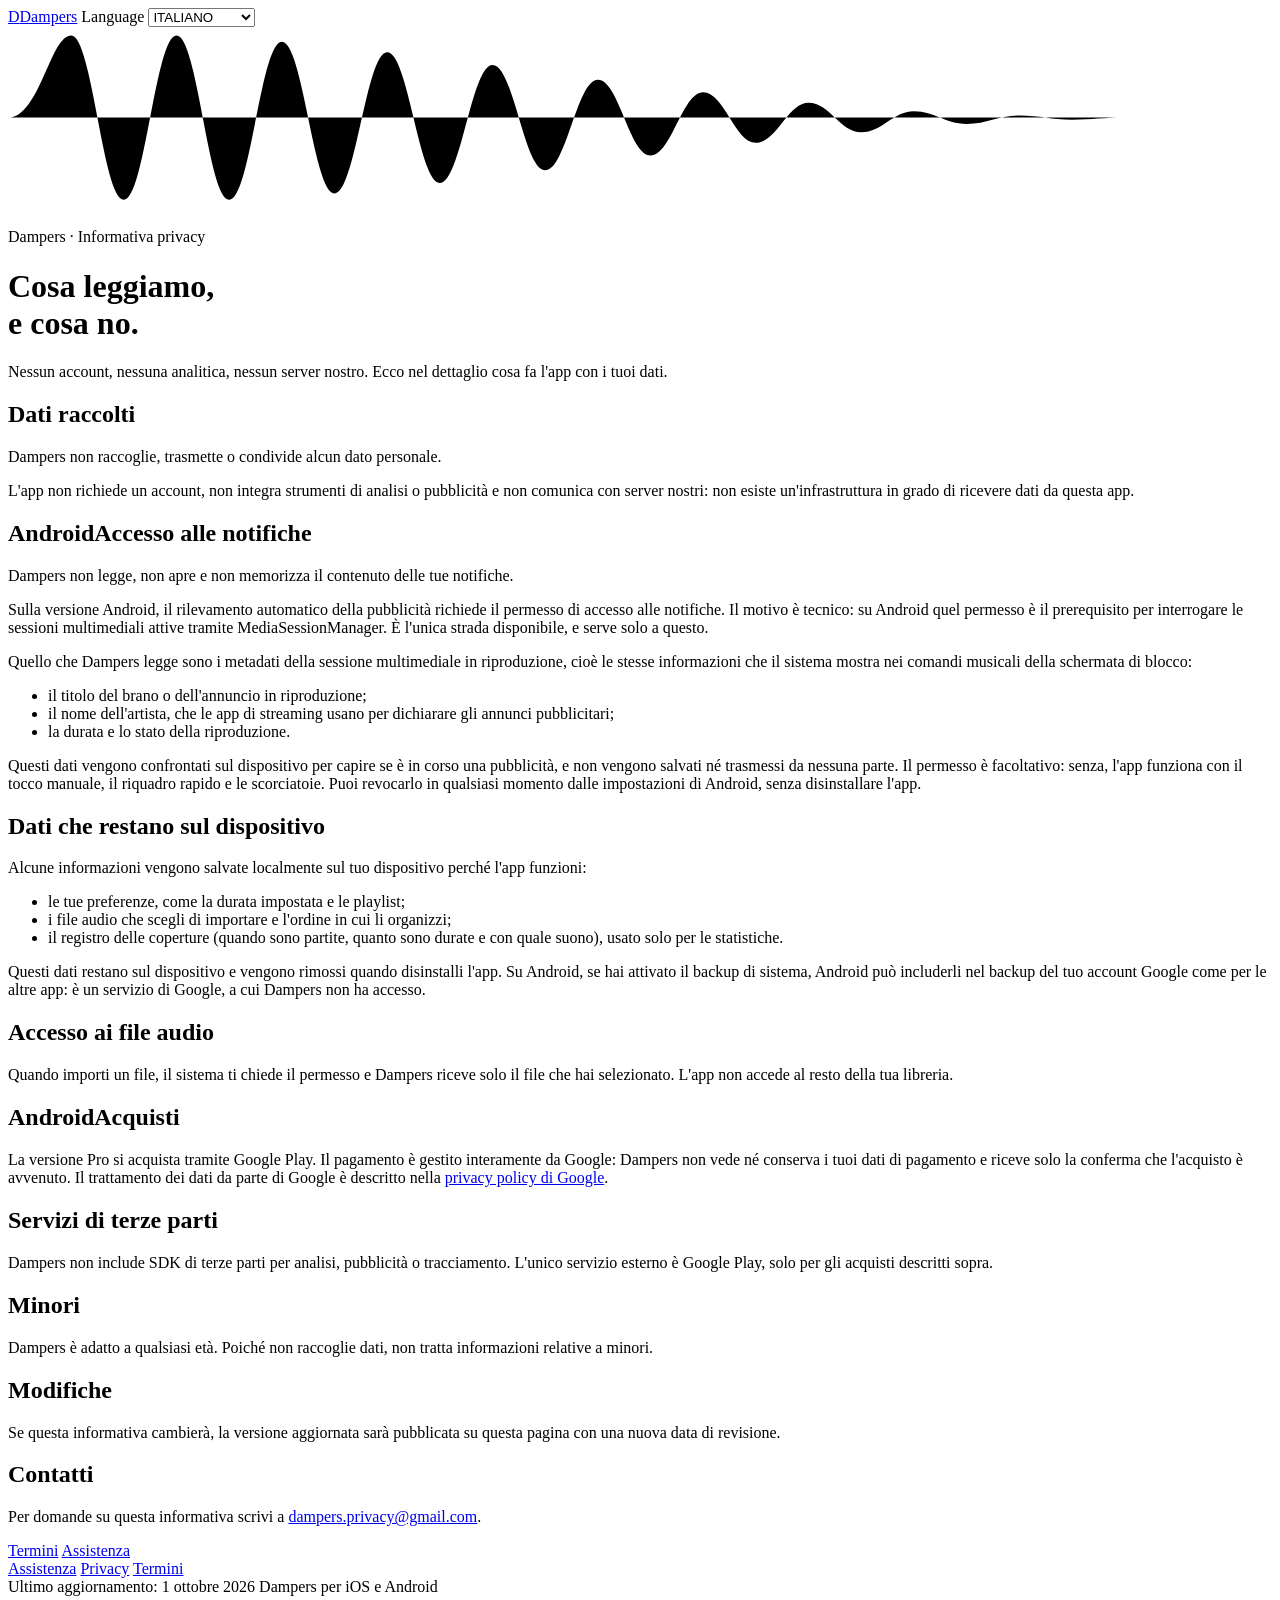
==== privacy.html @ 7f5b2141 "Create privacy.html" ====
<!DOCTYPE html>
<html lang="it">
<head>
<meta charset="utf-8">
<meta name="viewport" content="width=device-width, initial-scale=1">
<meta name="theme-color" content="#0A0B09">
<title>Privacy · Dampers</title>
<meta name="description" content="Informativa privacy di Dampers. Nessun dato personale raccolto.">

<link rel="preconnect" href="https://fonts.googleapis.com">
<link rel="preconnect" href="https://fonts.gstatic.com" crossorigin>
<link href="https://fonts.googleapis.com/css2?family=Archivo:ital,wdth,wght@0,90,400;0,90,600;0,90,700;0,90,800;0,90,900;1,90,900&family=DM+Mono:wght@400;500&display=swap" rel="stylesheet">
<link rel="stylesheet" href="site.css">
</head>

<body>

<div class="wrap">

  <div class="top">
    <a class="brand" href="./"><span class="brand-mark" aria-hidden="true">D</span>Dampers</a>
    <label for="languageSelect" class="visually-hidden">Language</label>
    <select id="languageSelect" class="language-select">
      <option value="it">ITALIANO</option>
      <option value="en">ENGLISH</option>
      <option value="de">DEUTSCH</option>
      <option value="fr">FRANÇAIS</option>
      <option value="es">ESPAÑOL</option>
      <option value="pt">PORTUGUÊS</option>
    </select>
  </div>

  <header>
    <svg class="mark" viewBox="0 0 600 86" aria-hidden="true" preserveAspectRatio="none">
      <path d="M0,43 C15,43 20,4 30,4 C40,4 45,82 55,82 C65,82 70,4 80,4 C90,4 95,82 105,82
               C115,82 120,7 130,7 C140,7 145,79 155,79 C165,79 170,12 180,12
               C190,12 195,74 205,74 C215,74 220,18 230,18 C240,18 245,68 255,68
               C265,68 270,25 280,25 C290,25 295,61 305,61 C315,61 320,31 330,31
               C340,31 345,55 355,55 C365,55 370,36 380,36 C390,36 395,50 405,50
               C415,50 420,40 430,40 C440,40 445,46 455,46 C465,46 470,42 480,42
               C490,42 495,44 505,44 C515,44 520,43 530,43 L600,43"/>
    </svg>

    <p class="eyebrow" data-i18n="eyebrow">Dampers · Informativa privacy</p>
    <h1 data-i18n="title">Cosa leggiamo,<br>e cosa no.</h1>
    <p class="lede" data-i18n="lede">Nessun account, nessuna analitica, nessun server nostro. Ecco nel dettaglio cosa fa l'app con i tuoi dati.</p>
  </header>

  <section>
    <h2 data-i18n="dataTitle">Dati raccolti</h2>
    <div class="statement">
      <p data-i18n="dataStatement">Dampers non raccoglie, trasmette o condivide alcun dato personale.</p>
    </div>
    <p data-i18n="dataText">L'app non richiede un account, non integra strumenti di analisi o pubblicità e non comunica con server nostri: non esiste un'infrastruttura in grado di ricevere dati da questa app.</p>
  </section>

  <!--
    SEZIONE CRITICA PER LA REVISIONE GOOGLE PLAY.

    E' qui che si dichiara l'uso di BIND_NOTIFICATION_LISTENER_SERVICE.
    Un revisore che non trova questa sezione respinge la dichiarazione del
    permesso. Deve dire tre cose senza ambiguita': cosa leggiamo, cosa NON
    leggiamo, e che nulla lascia il dispositivo.

    Non spostarla piu' in basso e non fonderla con altre sezioni.
  -->
  <section id="notification-access">
    <h2><span class="tag android">Android</span><span data-i18n="notifTitle">Accesso alle notifiche</span></h2>
    <div class="statement">
      <p data-i18n="notifStatement">Dampers non legge, non apre e non memorizza il contenuto delle tue notifiche.</p>
    </div>
    <p data-i18n="notifText1">Sulla versione Android, il rilevamento automatico della pubblicità richiede il permesso di accesso alle notifiche. Il motivo è tecnico: su Android quel permesso è il prerequisito per interrogare le sessioni multimediali attive tramite MediaSessionManager. È l'unica strada disponibile, e serve solo a questo.</p>
    <p data-i18n="notifText2">Quello che Dampers legge sono i metadati della sessione multimediale in riproduzione, cioè le stesse informazioni che il sistema mostra nei comandi musicali della schermata di blocco:</p>
    <ul>
      <li data-i18n="notifItem1">il titolo del brano o dell'annuncio in riproduzione;</li>
      <li data-i18n="notifItem2">il nome dell'artista, che le app di streaming usano per dichiarare gli annunci pubblicitari;</li>
      <li data-i18n="notifItem3">la durata e lo stato della riproduzione.</li>
    </ul>
    <p data-i18n="notifText3">Questi dati vengono confrontati sul dispositivo per capire se è in corso una pubblicità, e non vengono salvati né trasmessi da nessuna parte. Il permesso è facoltativo: senza, l'app funziona con il tocco manuale, il riquadro rapido e le scorciatoie. Puoi revocarlo in qualsiasi momento dalle impostazioni di Android, senza disinstallare l'app.</p>
  </section>

  <section>
    <h2 data-i18n="localTitle">Dati che restano sul dispositivo</h2>
    <p data-i18n="localIntro">Alcune informazioni vengono salvate localmente sul tuo dispositivo perché l'app funzioni:</p>
    <ul>
      <li data-i18n="localItem1">le tue preferenze, come la durata impostata e le playlist;</li>
      <li data-i18n="localItem2">i file audio che scegli di importare e l'ordine in cui li organizzi;</li>
      <li data-i18n="localItem3">il registro delle coperture (quando sono partite, quanto sono durate e con quale suono), usato solo per le statistiche.</li>
    </ul>
    <p data-i18n="localOutro">Questi dati restano sul dispositivo e vengono rimossi quando disinstalli l'app. Su Android, se hai attivato il backup di sistema, Android può includerli nel backup del tuo account Google come per le altre app: è un servizio di Google, a cui Dampers non ha accesso.</p>
  </section>

  <section>
    <h2 data-i18n="audioTitle">Accesso ai file audio</h2>
    <p data-i18n="audioText">Quando importi un file, il sistema ti chiede il permesso e Dampers riceve solo il file che hai selezionato. L'app non accede al resto della tua libreria.</p>
  </section>

  <section>
    <h2><span class="tag android">Android</span><span data-i18n="purchaseTitle">Acquisti</span></h2>
    <p data-i18n="purchaseText">La versione Pro si acquista tramite Google Play. Il pagamento è gestito interamente da Google: Dampers non vede né conserva i tuoi dati di pagamento e riceve solo la conferma che l'acquisto è avvenuto. Il trattamento dei dati da parte di Google è descritto nella <a href="https://policies.google.com/privacy">privacy policy di Google</a>.</p>
  </section>

  <section>
    <h2 data-i18n="thirdPartyTitle">Servizi di terze parti</h2>
    <p data-i18n="thirdPartyText">Dampers non include SDK di terze parti per analisi, pubblicità o tracciamento. L'unico servizio esterno è Google Play, solo per gli acquisti descritti sopra.</p>
  </section>

  <section>
    <h2 data-i18n="minorsTitle">Minori</h2>
    <p data-i18n="minorsText">Dampers è adatto a qualsiasi età. Poiché non raccoglie dati, non tratta informazioni relative a minori.</p>
  </section>

  <section>
    <h2 data-i18n="changesTitle">Modifiche</h2>
    <p data-i18n="changesText">Se questa informativa cambierà, la versione aggiornata sarà pubblicata su questa pagina con una nuova data di revisione.</p>
  </section>

  <section>
    <h2 data-i18n="contactTitle">Contatti</h2>
    <p>
      <span data-i18n="contactText">Per domande su questa informativa scrivi a</span>
      <a href="mailto:dampers.privacy@gmail.com">dampers.privacy@gmail.com</a>.
    </p>
    <div class="links">
      <a class="pill ghost" href="terms" data-i18n="navTerms">Termini</a>
      <a class="pill ghost" href="./" data-i18n="navSupport">Assistenza</a>
    </div>
  </section>

  <footer>
    <nav>
      <a href="./" data-i18n="navSupport">Assistenza</a>
      <a href="privacy" aria-current="page" data-i18n="navPrivacy">Privacy</a>
      <a href="terms" data-i18n="navTerms">Termini</a>
    </nav>
    <span data-i18n="updated">Ultimo aggiornamento: 1 ottobre 2026</span>
    <span data-i18n="platform">Dampers per iOS e Android</span>
  </footer>

</div>

<script>
  const GOOGLE_PRIVACY = '<a href="https://policies.google.com/privacy">';

  const PAGE_TEXT = {

    it: {
      pageTitle: "Privacy · Dampers",
      description: "Informativa privacy di Dampers. Nessun dato personale raccolto.",
      eyebrow: "Dampers · Informativa privacy",
      title: "Cosa leggiamo,<br>e cosa no.",
      lede: "Nessun account, nessuna analitica, nessun server nostro. Ecco nel dettaglio cosa fa l'app con i tuoi dati.",

      dataTitle: "Dati raccolti",
      dataStatement: "Dampers non raccoglie, trasmette o condivide alcun dato personale.",
      dataText: "L'app non richiede un account, non integra strumenti di analisi o pubblicità e non comunica con server nostri: non esiste un'infrastruttura in grado di ricevere dati da questa app.",

      notifTitle: "Accesso alle notifiche",
      notifStatement: "Dampers non legge, non apre e non memorizza il contenuto delle tue notifiche.",
      notifText1: "Sulla versione Android, il rilevamento automatico della pubblicità richiede il permesso di accesso alle notifiche. Il motivo è tecnico: su Android quel permesso è il prerequisito per interrogare le sessioni multimediali attive tramite MediaSessionManager. È l'unica strada disponibile, e serve solo a questo.",
      notifText2: "Quello che Dampers legge sono i metadati della sessione multimediale in riproduzione, cioè le stesse informazioni che il sistema mostra nei comandi musicali della schermata di blocco:",
      notifItem1: "il titolo del brano o dell'annuncio in riproduzione;",
      notifItem2: "il nome dell'artista, che le app di streaming usano per dichiarare gli annunci pubblicitari;",
      notifItem3: "la durata e lo stato della riproduzione.",
      notifText3: "Questi dati vengono confrontati sul dispositivo per capire se è in corso una pubblicità, e non vengono salvati né trasmessi da nessuna parte. Il permesso è facoltativo: senza, l'app funziona con il tocco manuale, il riquadro rapido e le scorciatoie. Puoi revocarlo in qualsiasi momento dalle impostazioni di Android, senza disinstallare l'app.",

      localTitle: "Dati che restano sul dispositivo",
      localIntro: "Alcune informazioni vengono salvate localmente sul tuo dispositivo perché l'app funzioni:",
      localItem1: "le tue preferenze, come la durata impostata e le playlist;",
      localItem2: "i file audio che scegli di importare e l'ordine in cui li organizzi;",
      localItem3: "il registro delle coperture (quando sono partite, quanto sono durate e con quale suono), usato solo per le statistiche.",
      localOutro: "Questi dati restano sul dispositivo e vengono rimossi quando disinstalli l'app. Su Android, se hai attivato il backup di sistema, Android può includerli nel backup del tuo account Google come per le altre app: è un servizio di Google, a cui Dampers non ha accesso.",

      audioTitle: "Accesso ai file audio",
      audioText: "Quando importi un file, il sistema ti chiede il permesso e Dampers riceve solo il file che hai selezionato. L'app non accede al resto della tua libreria.",

      purchaseTitle: "Acquisti",
      purchaseText: "La versione Pro si acquista tramite Google Play. Il pagamento è gestito interamente da Google: Dampers non vede né conserva i tuoi dati di pagamento e riceve solo la conferma che l'acquisto è avvenuto. Il trattamento dei dati da parte di Google è descritto nella " + GOOGLE_PRIVACY + "privacy policy di Google</a>.",

      thirdPartyTitle: "Servizi di terze parti",
      thirdPartyText: "Dampers non include SDK di terze parti per analisi, pubblicità o tracciamento. L'unico servizio esterno è Google Play, solo per gli acquisti descritti sopra.",

      minorsTitle: "Minori",
      minorsText: "Dampers è adatto a qualsiasi età. Poiché non raccoglie dati, non tratta informazioni relative a minori.",

      changesTitle: "Modifiche",
      changesText: "Se questa informativa cambierà, la versione aggiornata sarà pubblicata su questa pagina con una nuova data di revisione.",

      contactTitle: "Contatti",
      contactText: "Per domande su questa informativa scrivi a",
      updated: "Ultimo aggiornamento: 1 ottobre 2026"
    },

    en: {
      pageTitle: "Privacy · Dampers",
      description: "Dampers privacy policy. No personal data collected.",
      eyebrow: "Dampers · Privacy policy",
      title: "What we read,<br>and what we don't.",
      lede: "No account, no analytics, no servers of ours. Here is exactly what the app does with your data.",

      dataTitle: "Data collected",
      dataStatement: "Dampers does not collect, transmit, or share any personal data.",
      dataText: "The app does not require an account, does not include analytics or advertising tools, and does not communicate with any servers of ours: there is no infrastructure capable of receiving data from this app.",

      notifTitle: "Notification access",
      notifStatement: "Dampers does not read, open, or store the contents of your notifications.",
      notifText1: "On the Android version, automatic ad detection requires notification access permission. The reason is technical: on Android that permission is the prerequisite for querying active media sessions through MediaSessionManager. It is the only route available, and it is used for nothing else.",
      notifText2: "What Dampers reads is the metadata of the media session currently playing — the same information the system shows in the music controls on your lock screen:",
      notifItem1: "the title of the track or ad currently playing;",
      notifItem2: "the artist name, which streaming apps use to declare advertisements;",
      notifItem3: "the duration and playback state.",
      notifText3: "This data is compared on the device to determine whether an ad is playing, and is neither stored nor transmitted anywhere. The permission is optional: without it, the app works with a manual tap, the Quick Settings tile, and shortcuts. You can revoke it at any time from Android settings, without uninstalling the app.",

      localTitle: "Data that stays on your device",
      localIntro: "Some information is stored locally on your device so the app can function:",
      localItem1: "your preferences, such as the selected duration and your playlists;",
      localItem2: "the audio files you choose to import and the order in which you organize them;",
      localItem3: "the cover log (when each cover started, how long it lasted and which sound it used), used only for statistics.",
      localOutro: "This data stays on your device and is removed when you uninstall the app. On Android, if you have system backup turned on, Android may include it in your Google account backup as it does for other apps: that is a Google service, and Dampers has no access to it.",

      audioTitle: "Access to audio files",
      audioText: "When you import a file, the system asks for your permission and Dampers receives only the file you selected. The app does not access the rest of your library.",

      purchaseTitle: "Purchases",
      purchaseText: "Dampers Pro is bought through Google Play. Payment is handled entirely by Google: Dampers never sees or stores your payment details and only receives confirmation that the purchase went through. How Google processes your data is described in " + GOOGLE_PRIVACY + "Google's privacy policy</a>.",

      thirdPartyTitle: "Third-party services",
      thirdPartyText: "Dampers does not include third-party SDKs for analytics, advertising, or tracking. The only external service is Google Play, used solely for the purchases described above.",

      minorsTitle: "Children",
      minorsText: "Dampers is suitable for all ages. Since it does not collect data, it does not process information relating to children.",

      changesTitle: "Changes",
      changesText: "If this privacy policy changes, the updated version will be published on this page with a new revision date.",

      contactTitle: "Contact",
      contactText: "For questions about this policy, write to",
      updated: "Last updated: October 1, 2026"
    },

    de: {
      pageTitle: "Datenschutz · Dampers",
      description: "Datenschutzerklärung von Dampers. Es werden keine personenbezogenen Daten erhoben.",
      eyebrow: "Dampers · Datenschutzerklärung",
      title: "Was wir lesen,<br>und was nicht.",
      lede: "Kein Konto, keine Analyse, keine eigenen Server. Hier steht genau, was die App mit deinen Daten macht.",

      dataTitle: "Erhobene Daten",
      dataStatement: "Dampers erhebt, überträgt oder teilt keine personenbezogenen Daten.",
      dataText: "Die App erfordert kein Benutzerkonto, enthält keine Analyse- oder Werbetools und kommuniziert mit keinen eigenen Servern: Es gibt keine Infrastruktur, die Daten von dieser App empfangen kann.",

      notifTitle: "Benachrichtigungszugriff",
      notifStatement: "Dampers liest, öffnet und speichert den Inhalt deiner Benachrichtigungen nicht.",
      notifText1: "In der Android-Version benötigt die automatische Werbeerkennung die Berechtigung für den Benachrichtigungszugriff. Der Grund ist technisch: Unter Android ist diese Berechtigung die Voraussetzung dafür, aktive Mediensitzungen über MediaSessionManager abzufragen. Es ist der einzige verfügbare Weg, und er dient ausschließlich diesem Zweck.",
      notifText2: "Was Dampers liest, sind die Metadaten der laufenden Mediensitzung — dieselben Angaben, die das System in der Musiksteuerung auf dem Sperrbildschirm anzeigt:",
      notifItem1: "den Titel des laufenden Stücks oder der laufenden Werbung;",
      notifItem2: "den Namen des Interpreten, über den Streaming-Apps Werbung kennzeichnen;",
      notifItem3: "die Länge und den Wiedergabestatus.",
      notifText3: "Diese Angaben werden auf dem Gerät verglichen, um zu erkennen, ob gerade Werbung läuft; sie werden weder gespeichert noch irgendwohin übertragen. Die Berechtigung ist freiwillig: Ohne sie funktioniert die App mit dem Tippen von Hand, der Kachel in den Schnelleinstellungen und den Verknüpfungen. Du kannst sie jederzeit in den Android-Einstellungen widerrufen, ohne die App zu deinstallieren.",

      localTitle: "Daten, die auf deinem Gerät bleiben",
      localIntro: "Einige Informationen werden lokal auf deinem Gerät gespeichert, damit die App funktioniert:",
      localItem1: "deine Einstellungen, etwa die gewählte Dauer und deine Playlists;",
      localItem2: "die Audiodateien, die du importierst, und die Reihenfolge, in der du sie organisierst;",
      localItem3: "das Protokoll der Überdeckungen (wann sie begonnen haben, wie lange sie dauerten und mit welchem Klang), nur für die Statistiken.",
      localOutro: "Diese Daten bleiben auf dem Gerät und werden beim Deinstallieren der App entfernt. Wenn unter Android die Systemsicherung aktiviert ist, kann Android sie wie bei anderen Apps in die Sicherung deines Google-Kontos aufnehmen: Das ist ein Dienst von Google, auf den Dampers keinen Zugriff hat.",

      audioTitle: "Zugriff auf Audiodateien",
      audioText: "Wenn du eine Datei importierst, bittet das System um deine Erlaubnis und Dampers erhält nur die von dir ausgewählte Datei. Die App greift nicht auf den Rest deiner Mediathek zu.",

      purchaseTitle: "Käufe",
      purchaseText: "Dampers Pro wird über Google Play gekauft. Die Zahlung wird vollständig von Google abgewickelt: Dampers sieht und speichert deine Zahlungsdaten nicht und erhält nur die Bestätigung, dass der Kauf erfolgt ist. Wie Google deine Daten verarbeitet, steht in der " + GOOGLE_PRIVACY + "Datenschutzerklärung von Google</a>.",

      thirdPartyTitle: "Dienste von Drittanbietern",
      thirdPartyText: "Dampers verwendet keine SDKs von Drittanbietern für Analyse, Werbung oder Tracking. Der einzige externe Dienst ist Google Play, ausschließlich für die oben beschriebenen Käufe.",

      minorsTitle: "Minderjährige",
      minorsText: "Dampers ist für alle Altersgruppen geeignet. Da keine Daten erhoben werden, verarbeitet die App keine Informationen über Minderjährige.",

      changesTitle: "Änderungen",
      changesText: "Falls sich diese Datenschutzerklärung ändert, wird die aktualisierte Version auf dieser Seite mit einem neuen Aktualisierungsdatum veröffentlicht.",

      contactTitle: "Kontakt",
      contactText: "Bei Fragen zu dieser Datenschutzerklärung schreibe an",
      updated: "Letzte Aktualisierung: 1. Oktober 2026"
    },

    fr: {
      pageTitle: "Confidentialité · Dampers",
      description: "Politique de confidentialité de Dampers. Aucune donnée personnelle collectée.",
      eyebrow: "Dampers · Politique de confidentialité",
      title: "Ce qu'on lit,<br>et ce qu'on ne lit pas.",
      lede: "Aucun compte, aucune analyse, aucun serveur à nous. Voici en détail ce que l'application fait de vos données.",

      dataTitle: "Données collectées",
      dataStatement: "Dampers ne collecte, ne transmet et ne partage aucune donnée personnelle.",
      dataText: "L'application ne nécessite pas de compte, n'intègre aucun outil d'analyse ou de publicité et ne communique avec aucun serveur à nous : il n'existe aucune infrastructure capable de recevoir des données provenant de cette application.",

      notifTitle: "Accès aux notifications",
      notifStatement: "Dampers ne lit pas, n'ouvre pas et n'enregistre pas le contenu de vos notifications.",
      notifText1: "Sur la version Android, la détection automatique des publicités nécessite l'autorisation d'accès aux notifications. La raison est technique : sur Android, cette autorisation est le prérequis pour interroger les sessions multimédias actives via MediaSessionManager. C'est la seule voie disponible, et elle ne sert qu'à cela.",
      notifText2: "Ce que Dampers lit, ce sont les métadonnées de la session multimédia en cours de lecture — les mêmes informations que le système affiche dans les commandes musicales de l'écran verrouillé :",
      notifItem1: "le titre du morceau ou de la publicité en cours ;",
      notifItem2: "le nom de l'artiste, que les applis de streaming utilisent pour signaler les publicités ;",
      notifItem3: "la durée et l'état de la lecture.",
      notifText3: "Ces données sont comparées sur l'appareil pour déterminer si une publicité est en cours ; elles ne sont ni enregistrées ni transmises où que ce soit. L'autorisation est facultative : sans elle, l'application fonctionne avec l'appui manuel, la tuile des réglages rapides et les raccourcis. Vous pouvez la révoquer à tout moment depuis les réglages d'Android, sans désinstaller l'application.",

      localTitle: "Données conservées sur votre appareil",
      localIntro: "Certaines informations sont enregistrées localement sur votre appareil afin que l'application fonctionne :",
      localItem1: "vos préférences, comme la durée choisie et vos playlists ;",
      localItem2: "les fichiers audio que vous choisissez d'importer et l'ordre dans lequel vous les organisez ;",
      localItem3: "le journal des couvertures (quand elles ont commencé, combien de temps elles ont duré et avec quel son), utilisé uniquement pour les statistiques.",
      localOutro: "Ces données restent sur l'appareil et sont supprimées lorsque vous désinstallez l'application. Sur Android, si la sauvegarde du système est activée, Android peut les inclure dans la sauvegarde de votre compte Google comme pour les autres applications : c'est un service de Google, auquel Dampers n'a pas accès.",

      audioTitle: "Accès aux fichiers audio",
      audioText: "Lorsque vous importez un fichier, le système vous demande votre autorisation et Dampers reçoit uniquement le fichier que vous avez sélectionné. L'application n'accède pas au reste de votre bibliothèque.",

      purchaseTitle: "Achats",
      purchaseText: "Dampers Pro s'achète via Google Play. Le paiement est entièrement géré par Google : Dampers ne voit ni ne conserve vos données de paiement et reçoit seulement la confirmation que l'achat a abouti. Le traitement de vos données par Google est décrit dans les " + GOOGLE_PRIVACY + "règles de confidentialité de Google</a>.",

      thirdPartyTitle: "Services tiers",
      thirdPartyText: "Dampers n'intègre aucun SDK tiers destiné à l'analyse, à la publicité ou au suivi. Le seul service externe est Google Play, uniquement pour les achats décrits ci-dessus.",

      minorsTitle: "Mineurs",
      minorsText: "Dampers convient à tous les âges. Comme aucune donnée n'est collectée, l'application ne traite aucune information concernant les mineurs.",

      changesTitle: "Modifications",
      changesText: "Si cette politique de confidentialité est modifiée, la version mise à jour sera publiée sur cette page avec une nouvelle date de révision.",

      contactTitle: "Contact",
      contactText: "Pour toute question sur cette politique, écrivez à",
      updated: "Dernière mise à jour : 1er octobre 2026"
    },

    es: {
      pageTitle: "Privacidad · Dampers",
      description: "Política de privacidad de Dampers. No se recopilan datos personales.",
      eyebrow: "Dampers · Política de privacidad",
      title: "Qué leemos,<br>y qué no.",
      lede: "Sin cuenta, sin analíticas, sin servidores propios. Aquí está en detalle lo que hace la app con tus datos.",

      dataTitle: "Datos recopilados",
      dataStatement: "Dampers no recopila, transmite ni comparte ningún dato personal.",
      dataText: "La aplicación no requiere una cuenta, no incluye herramientas de análisis o publicidad y no se comunica con servidores propios: no existe ninguna infraestructura capaz de recibir datos de esta aplicación.",

      notifTitle: "Acceso a las notificaciones",
      notifStatement: "Dampers no lee, no abre ni almacena el contenido de tus notificaciones.",
      notifText1: "En la versión de Android, la detección automática de anuncios requiere el permiso de acceso a las notificaciones. El motivo es técnico: en Android ese permiso es el requisito previo para consultar las sesiones multimedia activas mediante MediaSessionManager. Es la única vía disponible y sirve únicamente para eso.",
      notifText2: "Lo que Dampers lee son los metadatos de la sesión multimedia en reproducción, es decir, la misma información que el sistema muestra en los controles de música de la pantalla de bloqueo:",
      notifItem1: "el título de la canción o del anuncio en reproducción;",
      notifItem2: "el nombre del artista, que las apps de streaming usan para declarar los anuncios publicitarios;",
      notifItem3: "la duración y el estado de la reproducción.",
      notifText3: "Estos datos se comparan en el dispositivo para determinar si hay un anuncio en curso, y no se guardan ni se transmiten a ninguna parte. El permiso es opcional: sin él, la app funciona con el toque manual, el recuadro de ajustes rápidos y los accesos directos. Puedes revocarlo en cualquier momento desde los ajustes de Android, sin desinstalar la app.",

      localTitle: "Datos que permanecen en tu dispositivo",
      localIntro: "Algunos datos se almacenan localmente en tu dispositivo para que la aplicación funcione:",
      localItem1: "tus preferencias, como la duración elegida y tus listas;",
      localItem2: "los archivos de audio que eliges importar y el orden en el que los organizas;",
      localItem3: "el registro de coberturas (cuándo empezaron, cuánto duraron y con qué sonido), usado solo para las estadísticas.",
      localOutro: "Estos datos permanecen en el dispositivo y se eliminan cuando desinstalas la aplicación. En Android, si tienes activada la copia de seguridad del sistema, Android puede incluirlos en la copia de tu cuenta de Google como hace con las demás apps: es un servicio de Google al que Dampers no tiene acceso.",

      audioTitle: "Acceso a archivos de audio",
      audioText: "Cuando importas un archivo, el sistema solicita tu permiso y Dampers recibe únicamente el archivo que has seleccionado. La aplicación no accede al resto de tu biblioteca.",

      purchaseTitle: "Compras",
      purchaseText: "Dampers Pro se compra a través de Google Play. El pago lo gestiona íntegramente Google: Dampers no ve ni guarda tus datos de pago y solo recibe la confirmación de que la compra se ha realizado. Cómo trata Google tus datos se explica en la " + GOOGLE_PRIVACY + "política de privacidad de Google</a>.",

      thirdPartyTitle: "Servicios de terceros",
      thirdPartyText: "Dampers no incluye SDK de terceros para análisis, publicidad o seguimiento. El único servicio externo es Google Play, solo para las compras descritas arriba.",

      minorsTitle: "Menores",
      minorsText: "Dampers es adecuada para todas las edades. Como no recopila datos, no procesa información relacionada con menores.",

      changesTitle: "Cambios",
      changesText: "Si esta política de privacidad cambia, la versión actualizada se publicará en esta página con una nueva fecha de revisión.",

      contactTitle: "Contacto",
      contactText: "Para dudas sobre esta política, escribe a",
      updated: "Última actualización: 1 de octubre de 2026"
    },

    pt: {
      pageTitle: "Privacidade · Dampers",
      description: "Política de privacidade da Dampers. Nenhum dado pessoal é recolhido.",
      eyebrow: "Dampers · Política de privacidade",
      title: "O que lemos,<br>e o que não.",
      lede: "Sem conta, sem análises, sem servidores nossos. Aqui está em detalhe o que a app faz com os teus dados.",

      dataTitle: "Dados recolhidos",
      dataStatement: "A Dampers não recolhe, transmite nem partilha quaisquer dados pessoais.",
      dataText: "A aplicação não requer uma conta, não inclui ferramentas de análise ou publicidade e não comunica com servidores nossos: não existe qualquer infraestrutura capaz de receber dados desta aplicação.",

      notifTitle: "Acesso às notificações",
      notifStatement: "A Dampers não lê, não abre nem guarda o conteúdo das tuas notificações.",
      notifText1: "Na versão Android, a deteção automática de publicidade requer a permissão de acesso às notificações. A razão é técnica: no Android essa permissão é o pré-requisito para consultar as sessões multimédia ativas através do MediaSessionManager. É a única via disponível e serve apenas para isso.",
      notifText2: "O que a Dampers lê são os metadados da sessão multimédia em reprodução, ou seja, as mesmas informações que o sistema mostra nos controlos de música do ecrã de bloqueio:",
      notifItem1: "o título da faixa ou do anúncio em reprodução;",
      notifItem2: "o nome do artista, que as apps de streaming usam para declarar os anúncios publicitários;",
      notifItem3: "a duração e o estado da reprodução.",
      notifText3: "Estes dados são comparados no dispositivo para perceber se está a decorrer publicidade, e não são guardados nem transmitidos para lado nenhum. A permissão é facultativa: sem ela, a app funciona com o toque manual, o mosaico das definições rápidas e os atalhos. Podes revogá-la a qualquer momento nas definições do Android, sem desinstalar a app.",

      localTitle: "Dados que permanecem no dispositivo",
      localIntro: "Algumas informações são guardadas localmente no teu dispositivo para que a aplicação funcione:",
      localItem1: "as tuas preferências, como a duração escolhida e as tuas playlists;",
      localItem2: "os ficheiros de áudio que escolhes importar e a ordem em que os organizas;",
      localItem3: "o registo das coberturas (quando começaram, quanto duraram e com que som), usado apenas para as estatísticas.",
      localOutro: "Estes dados permanecem no dispositivo e são removidos quando desinstalas a aplicação. No Android, se tiveres a cópia de segurança do sistema ativada, o Android pode incluí-los na cópia da tua conta Google, tal como faz com as outras apps: é um serviço da Google, ao qual a Dampers não tem acesso.",

      audioTitle: "Acesso aos ficheiros de áudio",
      audioText: "Quando importas um ficheiro, o sistema pede a tua autorização e a Dampers recebe apenas o ficheiro que selecionaste. A aplicação não acede ao resto da tua biblioteca.",

      purchaseTitle: "Compras",
      purchaseText: "A Dampers Pro compra-se através do Google Play. O pagamento é gerido inteiramente pela Google: a Dampers não vê nem guarda os teus dados de pagamento e recebe apenas a confirmação de que a compra foi feita. A forma como a Google trata os teus dados está descrita na " + GOOGLE_PRIVACY + "política de privacidade da Google</a>.",

      thirdPartyTitle: "Serviços de terceiros",
      thirdPartyText: "A Dampers não inclui SDKs de terceiros para análise, publicidade ou rastreamento. O único serviço externo é o Google Play, apenas para as compras descritas acima.",

      minorsTitle: "Menores",
      minorsText: "A Dampers é adequada para todas as idades. Como não recolhe dados, não processa informações relativas a menores.",

      changesTitle: "Alterações",
      changesText: "Se esta política de privacidade for alterada, a versão atualizada será publicada nesta página com uma nova data de revisão.",

      contactTitle: "Contacto",
      contactText: "Para dúvidas sobre esta política, escreve para",
      updated: "Última atualização: 1 de outubro de 2026"
    }
  };
</script>
<script src="site.js"></script>

</body>
</html>
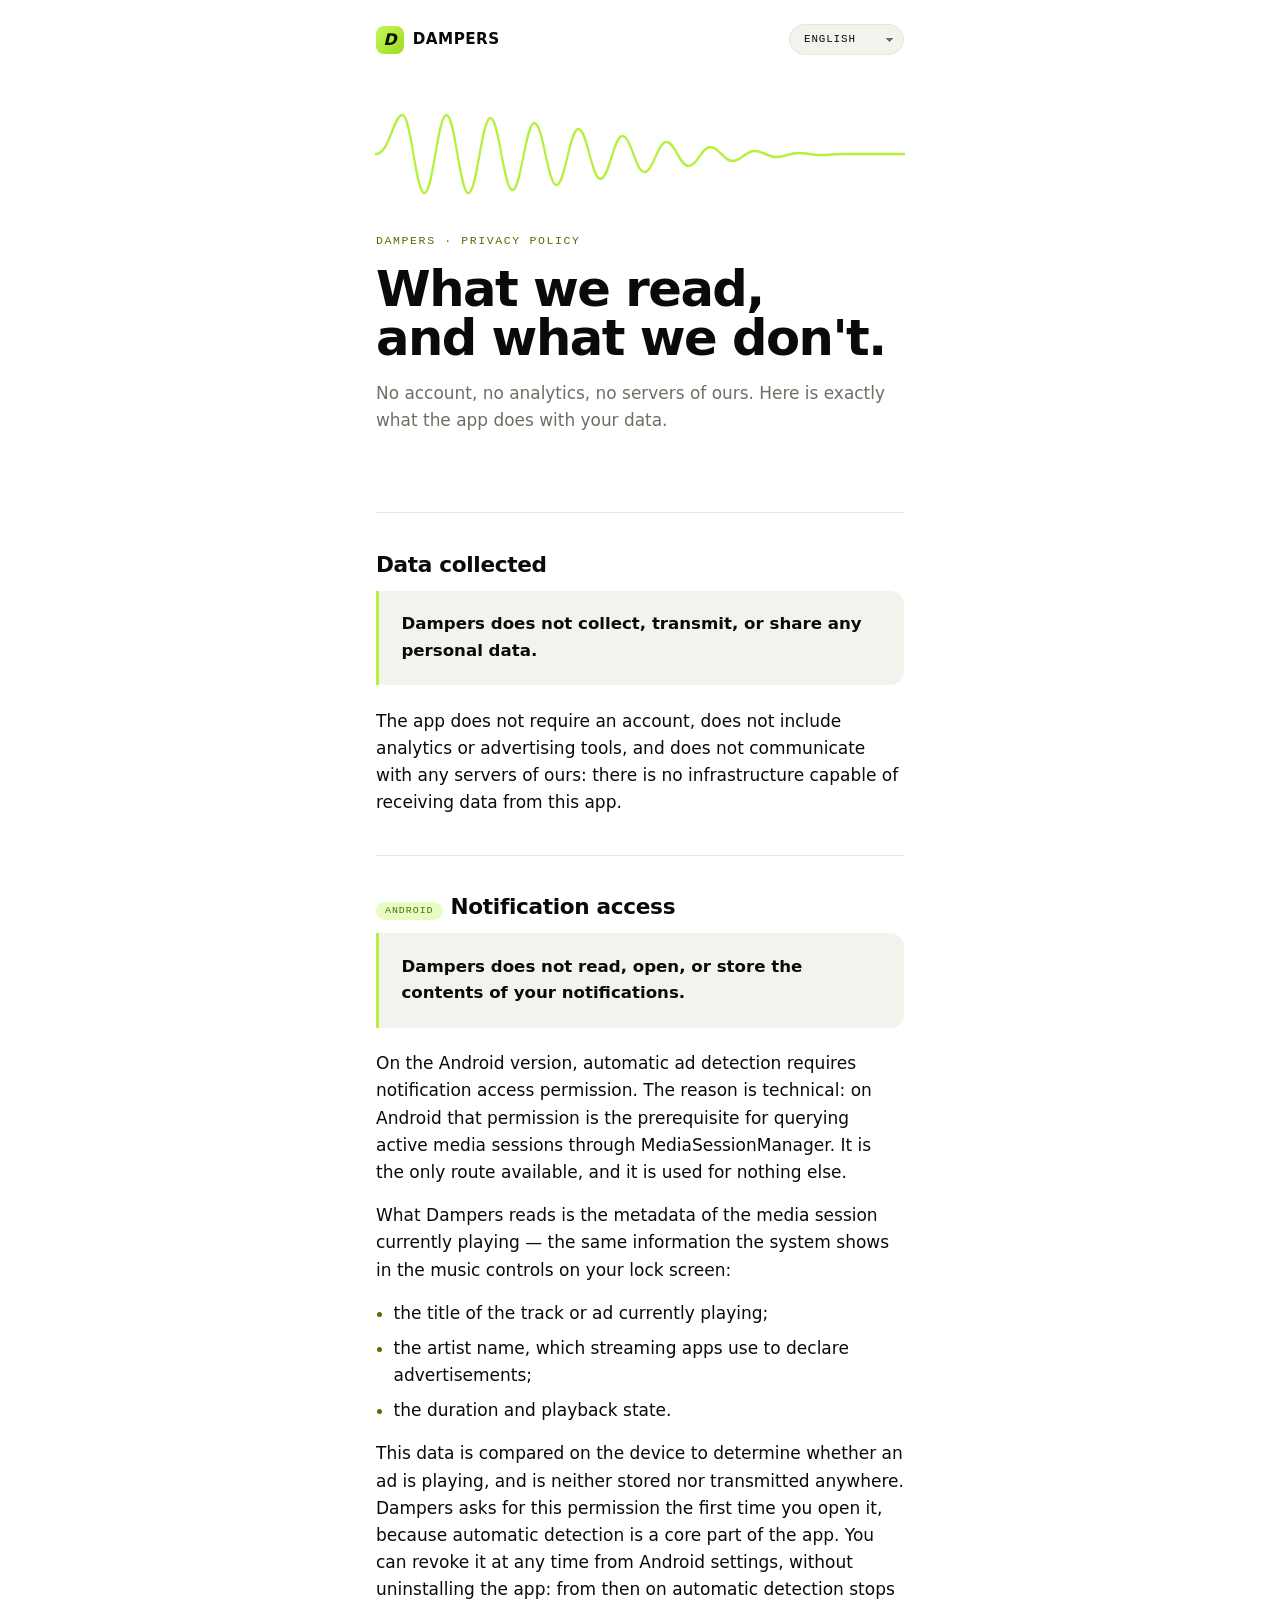
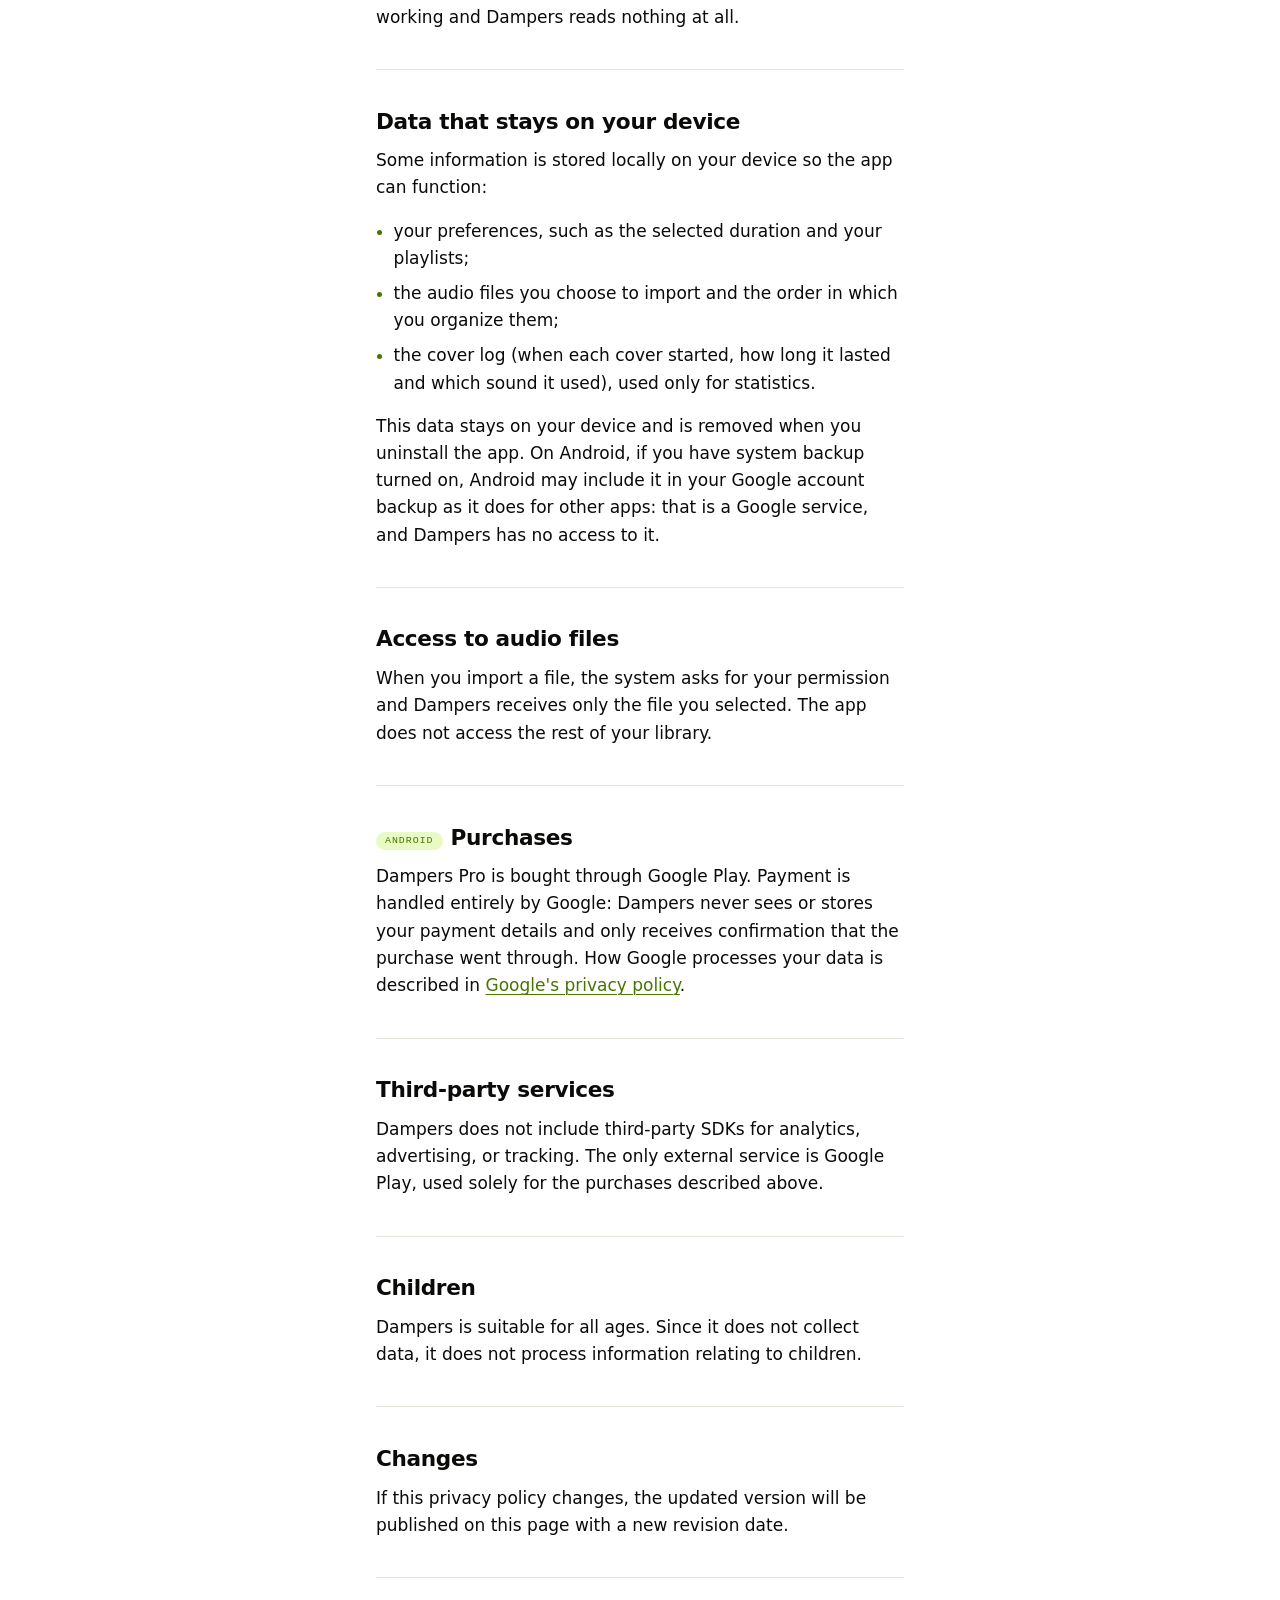
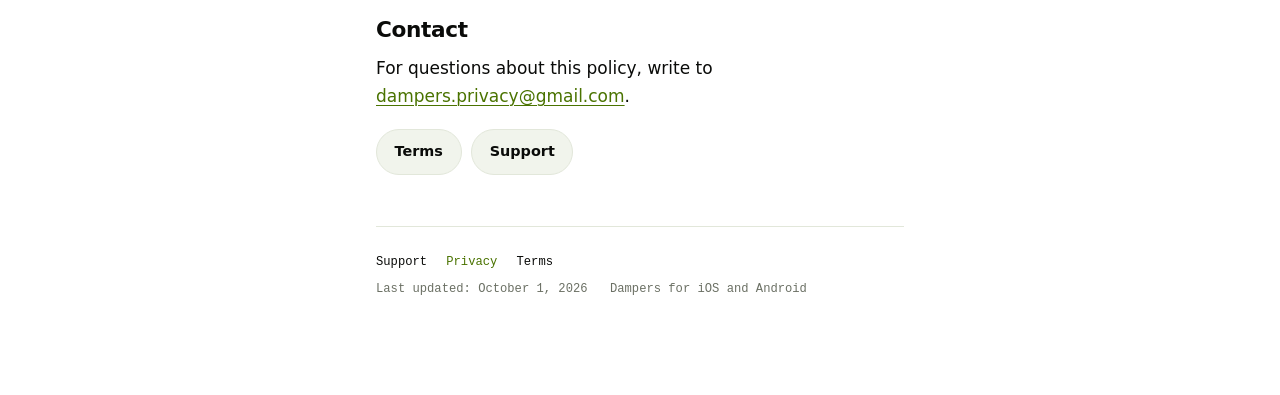
==== commit 3081a800: "Update privacy.html" ====
--- a/privacy.html
+++ b/privacy.html
@@ -76,7 +76,7 @@
       <li data-i18n="notifItem2">il nome dell'artista, che le app di streaming usano per dichiarare gli annunci pubblicitari;</li>
       <li data-i18n="notifItem3">la durata e lo stato della riproduzione.</li>
     </ul>
-    <p data-i18n="notifText3">Questi dati vengono confrontati sul dispositivo per capire se è in corso una pubblicità, e non vengono salvati né trasmessi da nessuna parte. Il permesso è facoltativo: senza, l'app funziona con il tocco manuale, il riquadro rapido e le scorciatoie. Puoi revocarlo in qualsiasi momento dalle impostazioni di Android, senza disinstallare l'app.</p>
+    <p data-i18n="notifText3">Questi dati vengono confrontati sul dispositivo per capire se è in corso una pubblicità, e non vengono salvati né trasmessi da nessuna parte. Dampers chiede questo permesso alla prima apertura, perché il rilevamento automatico è una parte centrale dell'app. Puoi revocarlo in qualsiasi momento dalle impostazioni di Android, senza disinstallare l'app: da quel momento il rilevamento automatico smette di funzionare e Dampers non legge più nulla.</p>
   </section>
 
   <section>
@@ -162,7 +162,7 @@
       notifItem1: "il titolo del brano o dell'annuncio in riproduzione;",
       notifItem2: "il nome dell'artista, che le app di streaming usano per dichiarare gli annunci pubblicitari;",
       notifItem3: "la durata e lo stato della riproduzione.",
-      notifText3: "Questi dati vengono confrontati sul dispositivo per capire se è in corso una pubblicità, e non vengono salvati né trasmessi da nessuna parte. Il permesso è facoltativo: senza, l'app funziona con il tocco manuale, il riquadro rapido e le scorciatoie. Puoi revocarlo in qualsiasi momento dalle impostazioni di Android, senza disinstallare l'app.",
+      notifText3: "Questi dati vengono confrontati sul dispositivo per capire se è in corso una pubblicità, e non vengono salvati né trasmessi da nessuna parte. Dampers chiede questo permesso alla prima apertura, perché il rilevamento automatico è una parte centrale dell'app. Puoi revocarlo in qualsiasi momento dalle impostazioni di Android, senza disinstallare l'app: da quel momento il rilevamento automatico smette di funzionare e Dampers non legge più nulla.",
 
       localTitle: "Dati che restano sul dispositivo",
       localIntro: "Alcune informazioni vengono salvate localmente sul tuo dispositivo perché l'app funzioni:",
@@ -209,7 +209,7 @@
       notifItem1: "the title of the track or ad currently playing;",
       notifItem2: "the artist name, which streaming apps use to declare advertisements;",
       notifItem3: "the duration and playback state.",
-      notifText3: "This data is compared on the device to determine whether an ad is playing, and is neither stored nor transmitted anywhere. The permission is optional: without it, the app works with a manual tap, the Quick Settings tile, and shortcuts. You can revoke it at any time from Android settings, without uninstalling the app.",
+      notifText3: "This data is compared on the device to determine whether an ad is playing, and is neither stored nor transmitted anywhere. Dampers asks for this permission the first time you open it, because automatic detection is a core part of the app. You can revoke it at any time from Android settings, without uninstalling the app: from then on automatic detection stops working and Dampers reads nothing at all.",
 
       localTitle: "Data that stays on your device",
       localIntro: "Some information is stored locally on your device so the app can function:",
@@ -256,7 +256,7 @@
       notifItem1: "den Titel des laufenden Stücks oder der laufenden Werbung;",
       notifItem2: "den Namen des Interpreten, über den Streaming-Apps Werbung kennzeichnen;",
       notifItem3: "die Länge und den Wiedergabestatus.",
-      notifText3: "Diese Angaben werden auf dem Gerät verglichen, um zu erkennen, ob gerade Werbung läuft; sie werden weder gespeichert noch irgendwohin übertragen. Die Berechtigung ist freiwillig: Ohne sie funktioniert die App mit dem Tippen von Hand, der Kachel in den Schnelleinstellungen und den Verknüpfungen. Du kannst sie jederzeit in den Android-Einstellungen widerrufen, ohne die App zu deinstallieren.",
+      notifText3: "Diese Angaben werden auf dem Gerät verglichen, um zu erkennen, ob gerade Werbung läuft; sie werden weder gespeichert noch irgendwohin übertragen. Dampers fragt beim ersten Öffnen nach dieser Berechtigung, weil die automatische Erkennung ein zentraler Teil der App ist. Du kannst sie jederzeit in den Android-Einstellungen widerrufen, ohne die App zu deinstallieren: Ab dann funktioniert die automatische Erkennung nicht mehr und Dampers liest gar nichts mehr.",
 
       localTitle: "Daten, die auf deinem Gerät bleiben",
       localIntro: "Einige Informationen werden lokal auf deinem Gerät gespeichert, damit die App funktioniert:",
@@ -303,7 +303,7 @@
       notifItem1: "le titre du morceau ou de la publicité en cours ;",
       notifItem2: "le nom de l'artiste, que les applis de streaming utilisent pour signaler les publicités ;",
       notifItem3: "la durée et l'état de la lecture.",
-      notifText3: "Ces données sont comparées sur l'appareil pour déterminer si une publicité est en cours ; elles ne sont ni enregistrées ni transmises où que ce soit. L'autorisation est facultative : sans elle, l'application fonctionne avec l'appui manuel, la tuile des réglages rapides et les raccourcis. Vous pouvez la révoquer à tout moment depuis les réglages d'Android, sans désinstaller l'application.",
+      notifText3: "Ces données sont comparées sur l'appareil pour déterminer si une publicité est en cours ; elles ne sont ni enregistrées ni transmises où que ce soit. Dampers demande cette autorisation à la première ouverture, car la détection automatique est une partie essentielle de l'application. Vous pouvez la révoquer à tout moment depuis les réglages d'Android, sans désinstaller l'application : dès lors, la détection automatique cesse de fonctionner et Dampers ne lit plus rien.",
 
       localTitle: "Données conservées sur votre appareil",
       localIntro: "Certaines informations sont enregistrées localement sur votre appareil afin que l'application fonctionne :",
@@ -350,7 +350,7 @@
       notifItem1: "el título de la canción o del anuncio en reproducción;",
       notifItem2: "el nombre del artista, que las apps de streaming usan para declarar los anuncios publicitarios;",
       notifItem3: "la duración y el estado de la reproducción.",
-      notifText3: "Estos datos se comparan en el dispositivo para determinar si hay un anuncio en curso, y no se guardan ni se transmiten a ninguna parte. El permiso es opcional: sin él, la app funciona con el toque manual, el recuadro de ajustes rápidos y los accesos directos. Puedes revocarlo en cualquier momento desde los ajustes de Android, sin desinstalar la app.",
+      notifText3: "Estos datos se comparan en el dispositivo para determinar si hay un anuncio en curso, y no se guardan ni se transmiten a ninguna parte. Dampers pide este permiso la primera vez que la abres, porque la detección automática es una parte central de la app. Puedes revocarlo en cualquier momento desde los ajustes de Android, sin desinstalar la app: a partir de ese momento la detección automática deja de funcionar y Dampers no lee nada.",
 
       localTitle: "Datos que permanecen en tu dispositivo",
       localIntro: "Algunos datos se almacenan localmente en tu dispositivo para que la aplicación funcione:",
@@ -397,7 +397,7 @@
       notifItem1: "o título da faixa ou do anúncio em reprodução;",
       notifItem2: "o nome do artista, que as apps de streaming usam para declarar os anúncios publicitários;",
       notifItem3: "a duração e o estado da reprodução.",
-      notifText3: "Estes dados são comparados no dispositivo para perceber se está a decorrer publicidade, e não são guardados nem transmitidos para lado nenhum. A permissão é facultativa: sem ela, a app funciona com o toque manual, o mosaico das definições rápidas e os atalhos. Podes revogá-la a qualquer momento nas definições do Android, sem desinstalar a app.",
+      notifText3: "Estes dados são comparados no dispositivo para perceber se está a decorrer publicidade, e não são guardados nem transmitidos para lado nenhum. A Dampers pede esta permissão na primeira vez que a abres, porque a deteção automática é uma parte central da app. Podes revogá-la a qualquer momento nas definições do Android, sem desinstalar a app: a partir daí a deteção automática deixa de funcionar e a Dampers não lê nada.",
 
       localTitle: "Dados que permanecem no dispositivo",
       localIntro: "Algumas informações são guardadas localmente no teu dispositivo para que a aplicação funcione:",
--- a/site.css
+++ b/site.css
@@ -0,0 +1,331 @@
+/*
+ * Stile comune del sito di Dampers.
+ *
+ * Token presi dall'app (ui/DesignTokens.kt, redesign "nero, lime"): stessi
+ * nomi delle variabili del design, cosi' si confrontano a colpo d'occhio.
+ * Scuro di default come l'app; chiaro se il sistema lo chiede.
+ */
+
+:root{
+  --bg:#0A0B09;
+  --surface:#161813;
+  --surface2:#22261D;
+  --txt:#FFFFFF;
+  --dim:#8B917F;
+  --line:#242A1D;
+  --accent:#B4F03C;
+  --accent-txt:#C8F86A;
+  --accent-soft:rgba(180,240,60,.14);
+  --on-accent:#0A0F02;
+  --measure:36rem;
+  color-scheme:dark;
+}
+
+@media (prefers-color-scheme:light){
+  :root{
+    --bg:#FFFFFF;
+    --surface:#F1F4EC;
+    --surface2:#E4E9DC;
+    --txt:#0A0B09;
+    --dim:#6B7064;
+    --line:#E2E7DA;
+    --accent-txt:#4A7300;
+    --accent-soft:rgba(180,240,60,.30);
+    color-scheme:light;
+  }
+}
+
+*{box-sizing:border-box}
+
+html{
+  -webkit-text-size-adjust:100%;
+  scroll-behavior:smooth;
+}
+
+body{
+  margin:0;
+  background:var(--bg);
+  color:var(--txt);
+  font-family:"Archivo",system-ui,-apple-system,sans-serif;
+  font-variation-settings:"wdth" 90;
+  font-size:17px;
+  line-height:1.6;
+  -webkit-font-smoothing:antialiased;
+}
+
+.wrap{
+  max-width:var(--measure);
+  margin:0 auto;
+  padding:0 1.5rem 6rem;
+}
+
+/* ── Barra in alto: logo, navigazione, lingua ── */
+
+.top{
+  display:flex;
+  align-items:center;
+  gap:1rem;
+  padding-top:1.5rem;
+}
+
+.brand{
+  display:flex;
+  align-items:center;
+  gap:.55rem;
+  color:var(--txt);
+  text-decoration:none;
+  font-weight:900;
+  font-size:.95rem;
+  letter-spacing:.03em;
+  text-transform:uppercase;
+  margin-right:auto;
+}
+
+.brand-mark{
+  width:28px;
+  height:28px;
+  border-radius:8px;
+  background:linear-gradient(135deg,#C6F75C,#9BDB1E);
+  display:grid;
+  place-items:center;
+  color:var(--on-accent);
+  font-size:1rem;
+  font-style:italic;
+  letter-spacing:0;
+}
+
+.language-select{
+  appearance:none;
+  -webkit-appearance:none;
+  background:var(--surface);
+  color:var(--txt);
+  border:1px solid var(--line);
+  border-radius:999px;
+  padding:.5rem 2rem .5rem .85rem;
+  font-family:"DM Mono",ui-monospace,monospace;
+  font-size:.68rem;
+  letter-spacing:.08em;
+  cursor:pointer;
+  background-image:
+    linear-gradient(45deg,transparent 50%,var(--dim) 50%),
+    linear-gradient(135deg,var(--dim) 50%,transparent 50%);
+  background-position:calc(100% - 13px) 50%,calc(100% - 9px) 50%;
+  background-size:4px 4px,4px 4px;
+  background-repeat:no-repeat;
+}
+
+.language-select:hover{border-color:var(--accent)}
+
+.language-select:focus-visible,
+a:focus-visible{
+  outline:2px solid var(--accent);
+  outline-offset:3px;
+}
+
+.visually-hidden{
+  position:absolute;
+  width:1px;height:1px;
+  padding:0;margin:-1px;
+  overflow:hidden;
+  clip:rect(0,0,0,0);
+  white-space:nowrap;
+  border:0;
+}
+
+/* ── Hero: un'onda che si smorza fino al silenzio ── */
+
+header{padding:3.5rem 0 2.5rem}
+
+.mark{
+  display:block;
+  width:100%;
+  height:86px;
+  overflow:visible;
+  margin-bottom:2.2rem;
+}
+
+.mark path{
+  fill:none;
+  stroke:var(--accent);
+  stroke-width:2.5;
+  stroke-linecap:round;
+  stroke-dasharray:1200;
+  stroke-dashoffset:1200;
+  animation:draw 2.2s cubic-bezier(.16,.8,.3,1) forwards;
+}
+
+@keyframes draw{to{stroke-dashoffset:0}}
+
+@media (prefers-reduced-motion:reduce){
+  .mark path{animation:none;stroke-dashoffset:0}
+}
+
+.eyebrow,
+.part{
+  font-family:"DM Mono",ui-monospace,monospace;
+  font-size:.72rem;
+  font-weight:500;
+  letter-spacing:.14em;
+  text-transform:uppercase;
+  color:var(--accent-txt);
+  margin:0 0 .9rem;
+}
+
+h1{
+  font-weight:900;
+  font-size:clamp(2.2rem,8vw,3.1rem);
+  line-height:.98;
+  letter-spacing:-.03em;
+  margin:0 0 1.1rem;
+}
+
+.lede{
+  color:var(--dim);
+  font-size:1.06rem;
+  margin:0;
+}
+
+/* ── Sezioni ── */
+
+section{
+  border-top:1px solid var(--line);
+  padding:2.4rem 0 0;
+  margin-top:2.4rem;
+}
+
+h2{
+  font-weight:800;
+  font-size:1.35rem;
+  letter-spacing:-.015em;
+  line-height:1.2;
+  margin:0 0 .8rem;
+}
+
+p{margin:0 0 1rem}
+
+a{
+  color:var(--accent-txt);
+  text-decoration-thickness:1px;
+  text-underline-offset:3px;
+}
+
+.part{margin:3.2rem 0 0}
+
+/* Etichetta di piattaforma: una sola pagina serve iOS e Android. */
+
+.tag{
+  display:inline-block;
+  font-family:"DM Mono",ui-monospace,monospace;
+  font-size:.62rem;
+  font-weight:500;
+  letter-spacing:.1em;
+  text-transform:uppercase;
+  color:var(--dim);
+  background:var(--surface);
+  border:1px solid var(--line);
+  border-radius:999px;
+  padding:.12rem .5rem;
+  margin-right:.5rem;
+  vertical-align:.12em;
+}
+
+.tag.android{
+  color:var(--accent-txt);
+  background:var(--accent-soft);
+  border-color:transparent;
+}
+
+/* Domande e risposte */
+
+.qa{margin:0 0 1.7rem}
+.qa:last-child{margin-bottom:0}
+
+.qa h3{
+  font-weight:700;
+  font-size:1.02rem;
+  margin:0 0 .35rem;
+}
+
+.qa p{
+  margin:0;
+  color:var(--dim);
+  font-size:.97rem;
+}
+
+/* Dichiarazione in evidenza */
+
+.statement{
+  background:var(--surface);
+  border-left:3px solid var(--accent);
+  padding:1.3rem 1.4rem;
+  border-radius:0 14px 14px 0;
+  margin:0 0 1.4rem;
+}
+
+.statement p{
+  margin:0;
+  font-weight:600;
+  font-size:1.04rem;
+}
+
+ul{margin:0 0 1rem;padding-left:1.1rem}
+li{margin-bottom:.5rem}
+li::marker{color:var(--accent-txt)}
+
+/* Rimandi alle altre pagine */
+
+.links{
+  display:flex;
+  flex-wrap:wrap;
+  gap:.6rem;
+  margin-top:1.2rem;
+}
+
+.pill{
+  display:inline-flex;
+  align-items:center;
+  gap:.4rem;
+  padding:.65rem 1.1rem;
+  border-radius:999px;
+  background:var(--accent);
+  color:var(--on-accent);
+  font-weight:800;
+  font-size:.9rem;
+  text-decoration:none;
+}
+
+.pill.ghost{
+  background:var(--surface);
+  color:var(--txt);
+  border:1px solid var(--line);
+}
+
+.pill:hover{filter:brightness(1.05)}
+
+footer{
+  border-top:1px solid var(--line);
+  margin-top:3.2rem;
+  padding-top:1.6rem;
+  font-family:"DM Mono",ui-monospace,monospace;
+  font-size:.76rem;
+  color:var(--dim);
+  display:flex;
+  flex-wrap:wrap;
+  gap:.5rem 1.4rem;
+}
+
+footer nav{
+  display:flex;
+  gap:1.2rem;
+  width:100%;
+}
+
+footer nav a{color:var(--txt);text-decoration:none}
+footer nav a:hover,
+footer nav a[aria-current="page"]{color:var(--accent-txt)}
+
+@media (max-width:480px){
+  .wrap{padding-left:1rem;padding-right:1rem}
+  .top{padding-top:1.1rem}
+  header{padding-top:2.8rem}
+}
